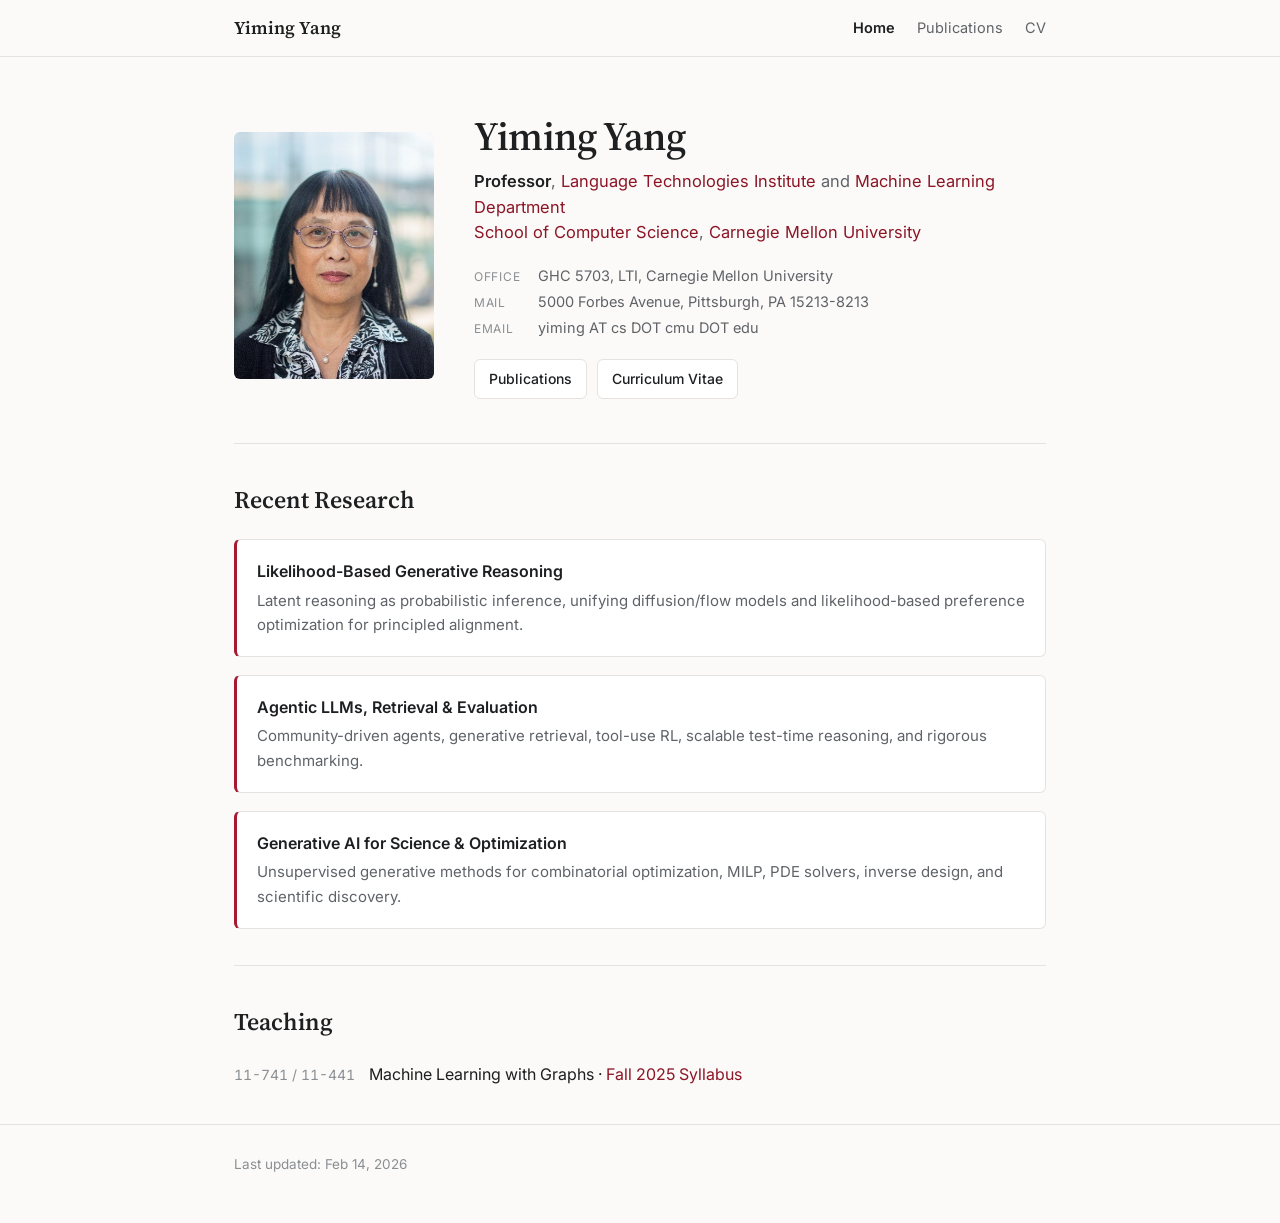
==== index.html @ 11cc2559 "Initial homepage migrated from cs.cmu.edu/~yiming Co-Authored-By: Claude Opus 5.5 <noreply@anthropic" ====
<!doctype html>
<html lang="en">
<head>
  <meta charset="utf-8">
  <meta name="viewport" content="width=device-width, initial-scale=1">
  <title>Yiming Yang</title>
  <meta name="description" content="Yiming Yang, Professor at the Language Technologies Institute and Machine Learning Department, Carnegie Mellon University.">
  <link rel="preconnect" href="https://fonts.googleapis.com">
  <link rel="preconnect" href="https://fonts.gstatic.com" crossorigin>
  <link href="https://fonts.googleapis.com/css2?family=Inter:wght@400;500;600&family=Source+Serif+4:opsz,wght@8..60,600&display=swap" rel="stylesheet">
  <link rel="stylesheet" href="assets/style.css">
</head>
<body>
  <header class="topbar">
    <div class="wrap">
      <a class="brand" href="./">Yiming Yang</a>
      <nav class="nav">
        <a href="./" aria-current="page">Home</a>
        <a href="publications.html">Publications</a>
        <a href="files/Biosketch_Yang.pdf">CV</a>
      </nav>
    </div>
  </header>

  <main class="wrap">
    <div class="profile">
      <img src="assets/yiming.jpg" alt="Portrait of Yiming Yang">
      <div>
        <h1>Yiming Yang</h1>
        <p class="title">
          <strong>Professor</strong>,
          <a href="https://www.lti.cs.cmu.edu/">Language Technologies Institute</a> and
          <a href="https://www.ml.cmu.edu/">Machine Learning Department</a><br>
          <a href="https://www.cs.cmu.edu/">School of Computer Science</a>,
          <a href="https://www.cmu.edu/">Carnegie Mellon University</a>
        </p>
        <ul class="contact">
          <li><span class="label">Office</span>GHC 5703, LTI, Carnegie Mellon University</li>
          <li><span class="label">Mail</span>5000 Forbes Avenue, Pittsburgh, PA 15213-8213</li>
          <li><span class="label">Email</span>yiming AT cs DOT cmu DOT edu</li>
        </ul>
        <div class="buttons">
          <a class="btn" href="publications.html">Publications</a>
          <a class="btn" href="files/Biosketch_Yang.pdf">Curriculum Vitae</a>
        </div>
      </div>
    </div>

    <section id="research">
      <h2>Recent Research</h2>
      <ul class="research">
        <li>
          <h3>Likelihood-Based Generative Reasoning</h3>
          <p>Latent reasoning as probabilistic inference, unifying diffusion/flow models and likelihood-based preference optimization for principled alignment.</p>
        </li>
        <li>
          <h3>Agentic LLMs, Retrieval &amp; Evaluation</h3>
          <p>Community-driven agents, generative retrieval, tool-use RL, scalable test-time reasoning, and rigorous benchmarking.</p>
        </li>
        <li>
          <h3>Generative AI for Science &amp; Optimization</h3>
          <p>Unsupervised generative methods for combinatorial optimization, MILP, PDE solvers, inverse design, and scientific discovery.</p>
        </li>
      </ul>
    </section>

    <section id="teaching">
      <h2>Teaching</h2>
      <ul class="teaching">
        <li>
          <span class="course-code">11-741 / 11-441</span>
          <span>Machine Learning with Graphs &middot; <a href="files/Syllabus.pdf">Fall 2025 Syllabus</a></span>
        </li>
      </ul>
    </section>
  </main>

  <footer>
    <div class="wrap">Last updated: Feb 14, 2026</div>
  </footer>
</body>
</html>
---- assets/style.css ----
:root {
  --bg: #fbfaf8;
  --surface: #ffffff;
  --text: #1d1f21;
  --muted: #5f6368;
  --faint: #8a8f94;
  --border: #e6e3de;
  --accent: #a6192e;
  --accent-soft: #f6e8ea;
  --link: #8c1526;
  --serif: "Source Serif 4", Georgia, "Times New Roman", serif;
  --sans: "Inter", -apple-system, BlinkMacSystemFont, "Segoe UI", Helvetica, Arial, sans-serif;
}

@media (prefers-color-scheme: dark) {
  :root {
    --bg: #141517;
    --surface: #1b1d20;
    --text: #e8e6e3;
    --muted: #a7abb0;
    --faint: #7d8187;
    --border: #2c2f33;
    --accent: #e0606f;
    --accent-soft: #2e1f22;
    --link: #f08a96;
  }
}

* { box-sizing: border-box; }

html { -webkit-text-size-adjust: 100%; scroll-behavior: smooth; }

body {
  margin: 0;
  background: var(--bg);
  color: var(--text);
  font-family: var(--sans);
  font-size: 16px;
  line-height: 1.65;
}

a { color: var(--link); text-decoration: none; }
a:hover { text-decoration: underline; text-underline-offset: 2px; }

.wrap { max-width: 860px; margin: 0 auto; padding: 0 24px; }

/* Top navigation */
.topbar {
  border-bottom: 1px solid var(--border);
  background: var(--bg);
  position: sticky;
  top: 0;
  z-index: 10;
}
.topbar .wrap {
  display: flex;
  align-items: center;
  justify-content: space-between;
  height: 56px;
}
.brand {
  font-family: var(--serif);
  font-weight: 600;
  font-size: 18px;
  color: var(--text);
}
.brand:hover { text-decoration: none; }
.nav { display: flex; gap: 22px; font-size: 14.5px; }
.nav a { color: var(--muted); }
.nav a:hover, .nav a[aria-current="page"] { color: var(--text); text-decoration: none; }
.nav a[aria-current="page"] { font-weight: 600; }

/* Profile header */
.profile {
  display: grid;
  grid-template-columns: 200px 1fr;
  gap: 40px;
  align-items: center;
  padding: 56px 0 44px;
}
.profile img {
  width: 200px;
  height: 247px;
  object-fit: cover;
  border-radius: 6px;
  display: block;
}
h1 {
  font-family: var(--serif);
  font-weight: 600;
  font-size: 40px;
  line-height: 1.15;
  margin: 0 0 10px;
  letter-spacing: -0.01em;
}
.title { margin: 0 0 18px; color: var(--muted); font-size: 16.5px; line-height: 1.55; }
.title strong { color: var(--text); font-weight: 600; }

.contact { list-style: none; margin: 0; padding: 0; font-size: 14.5px; color: var(--muted); }
.contact li { margin: 2px 0; display: grid; grid-template-columns: 64px 1fr; align-items: baseline; }
.contact .label {
  color: var(--faint);
  font-size: 12px;
  text-transform: uppercase;
  letter-spacing: 0.06em;
}

.buttons { display: flex; flex-wrap: wrap; gap: 10px; margin-top: 20px; }
.btn {
  display: inline-block;
  padding: 7px 14px;
  border: 1px solid var(--border);
  border-radius: 6px;
  background: var(--surface);
  color: var(--text);
  font-size: 14px;
  font-weight: 500;
}
.btn:hover { border-color: var(--accent); color: var(--accent); text-decoration: none; }

/* Sections */
section { padding: 36px 0; border-top: 1px solid var(--border); }
h2 {
  font-family: var(--serif);
  font-weight: 600;
  font-size: 24px;
  margin: 0 0 20px;
}

.research { list-style: none; margin: 0; padding: 0; display: grid; gap: 18px; }
.research li {
  padding: 18px 20px;
  background: var(--surface);
  border: 1px solid var(--border);
  border-left: 3px solid var(--accent);
  border-radius: 6px;
}
.research h3 { margin: 0 0 4px; font-size: 16px; font-weight: 600; }
.research p { margin: 0; color: var(--muted); font-size: 15px; }

.teaching { margin: 0; padding: 0; list-style: none; }
.teaching li { display: flex; flex-wrap: wrap; gap: 4px 14px; align-items: baseline; }
.course-code { font-variant-numeric: tabular-nums; color: var(--faint); font-size: 14px; min-width: 110px; }

/* Publications page */
.page-head { padding: 48px 0 8px; }
.page-head p { color: var(--muted); margin: 0; }

.pub-tools {
  display: flex;
  flex-wrap: wrap;
  gap: 12px;
  align-items: center;
  margin: 24px 0 8px;
}
.pub-tools input {
  flex: 1 1 260px;
  padding: 9px 12px;
  font: inherit;
  font-size: 15px;
  color: var(--text);
  background: var(--surface);
  border: 1px solid var(--border);
  border-radius: 6px;
}
.pub-tools input:focus { outline: 2px solid var(--accent-soft); border-color: var(--accent); }
.pub-count { color: var(--faint); font-size: 14px; }

.years { display: flex; flex-wrap: wrap; gap: 6px; margin: 12px 0 8px; font-size: 13.5px; }
.years a {
  padding: 2px 8px;
  border-radius: 4px;
  color: var(--muted);
  font-variant-numeric: tabular-nums;
}
.years a:hover { background: var(--accent-soft); color: var(--accent); text-decoration: none; }

.year-block { padding: 22px 0 6px; border-top: 1px solid var(--border); scroll-margin-top: 70px; }
.year-block h2 { font-size: 20px; margin-bottom: 8px; color: var(--accent); font-variant-numeric: tabular-nums; }
.pubs { margin: 0; padding: 0; list-style: none; }
.pubs li { padding: 9px 0; font-size: 15px; line-height: 1.6; }
.pubs li b { font-weight: 600; color: var(--text); }
.no-results { color: var(--muted); padding: 24px 0; display: none; }

footer {
  border-top: 1px solid var(--border);
  padding: 28px 0 48px;
  color: var(--faint);
  font-size: 13.5px;
}

@media (max-width: 640px) {
  .wrap { padding: 0 16px; }
  .nav { gap: 16px; }
  .profile { grid-template-columns: 1fr; gap: 24px; padding: 36px 0 32px; }
  .profile img { width: 150px; height: 185px; }
  h1 { font-size: 32px; }
  .brand { font-size: 16px; }
}

@media (max-width: 480px) {
  .brand { display: none; }
  .topbar .wrap { justify-content: flex-start; }
}
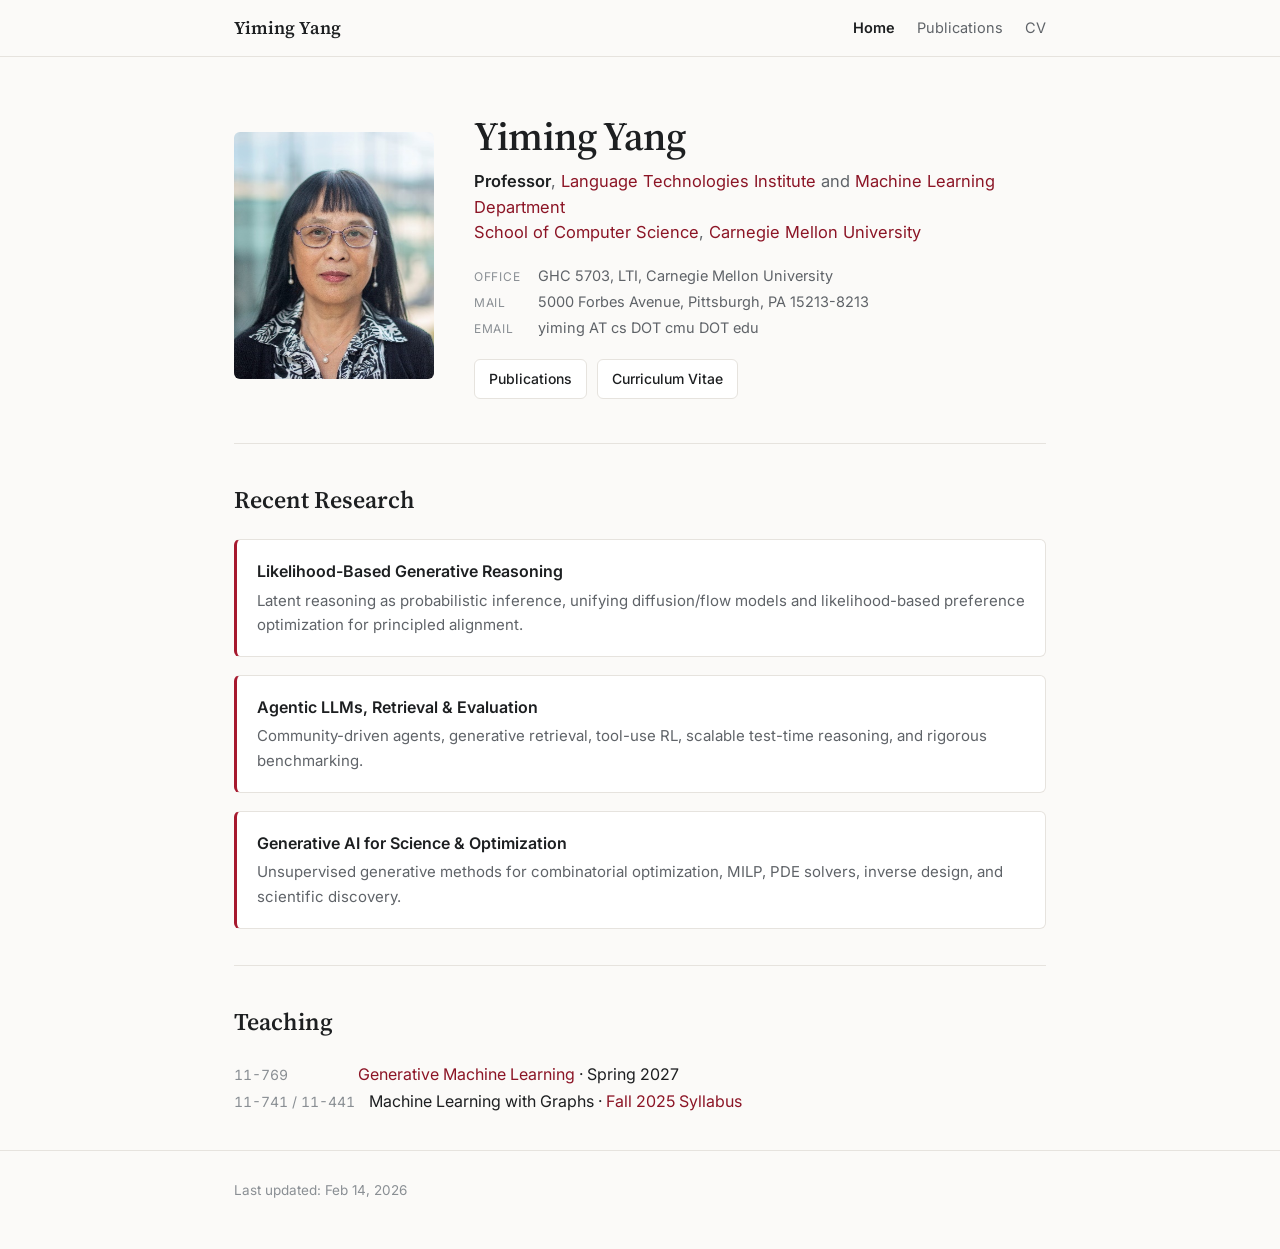
==== commit 5e6c39dd: "Add 11-769 Spring 2027 course page Migrated from pitt.lti.cs.cmu.edu/classes/11-769/s27, with embedd" ====
--- a/index.html
+++ b/index.html
@@ -68,6 +68,10 @@
       <h2>Teaching</h2>
       <ul class="teaching">
         <li>
+          <span class="course-code">11-769</span>
+          <span><a href="11-769-s27/">Generative Machine Learning</a> &middot; Spring 2027</span>
+        </li>
+        <li>
           <span class="course-code">11-741 / 11-441</span>
           <span>Machine Learning with Graphs &middot; <a href="files/Syllabus.pdf">Fall 2025 Syllabus</a></span>
         </li>
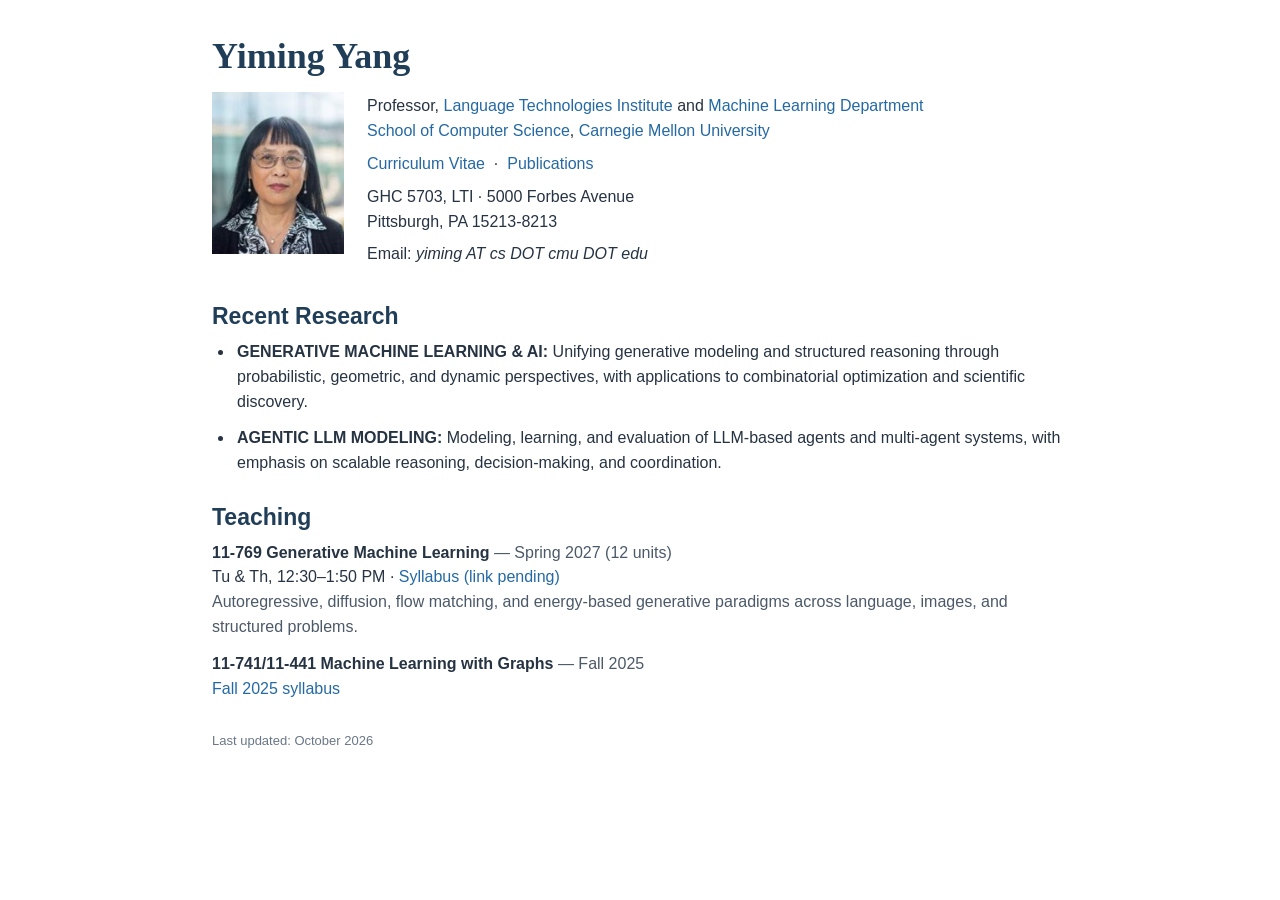
==== commit f37523ab: "Update index.html" ====
--- a/index.html
+++ b/index.html
@@ -1,86 +1,4 @@
 <!doctype html>
-<html lang="en">
-<head>
-  <meta charset="utf-8">
-  <meta name="viewport" content="width=device-width, initial-scale=1">
-  <title>Yiming Yang</title>
-  <meta name="description" content="Yiming Yang, Professor at the Language Technologies Institute and Machine Learning Department, Carnegie Mellon University.">
-  <link rel="preconnect" href="https://fonts.googleapis.com">
-  <link rel="preconnect" href="https://fonts.gstatic.com" crossorigin>
-  <link href="https://fonts.googleapis.com/css2?family=Inter:wght@400;500;600&family=Source+Serif+4:opsz,wght@8..60,600&display=swap" rel="stylesheet">
-  <link rel="stylesheet" href="assets/style.css">
-</head>
-<body>
-  <header class="topbar">
-    <div class="wrap">
-      <a class="brand" href="./">Yiming Yang</a>
-      <nav class="nav">
-        <a href="./" aria-current="page">Home</a>
-        <a href="publications.html">Publications</a>
-        <a href="files/Biosketch_Yang.pdf">CV</a>
-      </nav>
-    </div>
-  </header>
-
-  <main class="wrap">
-    <div class="profile">
-      <img src="assets/yiming.jpg" alt="Portrait of Yiming Yang">
-      <div>
-        <h1>Yiming Yang</h1>
-        <p class="title">
-          <strong>Professor</strong>,
-          <a href="https://www.lti.cs.cmu.edu/">Language Technologies Institute</a> and
-          <a href="https://www.ml.cmu.edu/">Machine Learning Department</a><br>
-          <a href="https://www.cs.cmu.edu/">School of Computer Science</a>,
-          <a href="https://www.cmu.edu/">Carnegie Mellon University</a>
-        </p>
-        <ul class="contact">
-          <li><span class="label">Office</span>GHC 5703, LTI, Carnegie Mellon University</li>
-          <li><span class="label">Mail</span>5000 Forbes Avenue, Pittsburgh, PA 15213-8213</li>
-          <li><span class="label">Email</span>yiming AT cs DOT cmu DOT edu</li>
-        </ul>
-        <div class="buttons">
-          <a class="btn" href="publications.html">Publications</a>
-          <a class="btn" href="files/Biosketch_Yang.pdf">Curriculum Vitae</a>
-        </div>
-      </div>
-    </div>
-
-    <section id="research">
-      <h2>Recent Research</h2>
-      <ul class="research">
-        <li>
-          <h3>Likelihood-Based Generative Reasoning</h3>
-          <p>Latent reasoning as probabilistic inference, unifying diffusion/flow models and likelihood-based preference optimization for principled alignment.</p>
-        </li>
-        <li>
-          <h3>Agentic LLMs, Retrieval &amp; Evaluation</h3>
-          <p>Community-driven agents, generative retrieval, tool-use RL, scalable test-time reasoning, and rigorous benchmarking.</p>
-        </li>
-        <li>
-          <h3>Generative AI for Science &amp; Optimization</h3>
-          <p>Unsupervised generative methods for combinatorial optimization, MILP, PDE solvers, inverse design, and scientific discovery.</p>
-        </li>
-      </ul>
-    </section>
-
-    <section id="teaching">
-      <h2>Teaching</h2>
-      <ul class="teaching">
-        <li>
-          <span class="course-code">11-769</span>
-          <span><a href="11-769-s27/">Generative Machine Learning</a> &middot; Spring 2027</span>
-        </li>
-        <li>
-          <span class="course-code">11-741 / 11-441</span>
-          <span>Machine Learning with Graphs &middot; <a href="files/Syllabus.pdf">Fall 2025 Syllabus</a></span>
-        </li>
-      </ul>
-    </section>
-  </main>
-
-  <footer>
-    <div class="wrap">Last updated: Feb 14, 2026</div>
-  </footer>
-</body>
-</html>
+<html lang="en"><head><meta charset="utf-8"><meta name="viewport" content="width=device-width,initial-scale=1"><title>Yiming Yang | Carnegie Mellon University</title><meta name="description" content="Academic homepage of Yiming Yang, Professor at Carnegie Mellon University."><style>*{box-sizing:border-box}body{margin:0;background:#fff;color:#263342;font:16px/1.55 Arial,Helvetica,sans-serif}.page{max-width:940px;margin:0 auto;padding:36px 42px 55px}h1{font-family:Georgia,serif;font-size:36px;line-height:1.15;margin:0 0 15px;color:#203e58}h2{font-size:23px;color:#203e58;margin:27px 0 9px;line-height:1.25}a{color:#2469a3;text-decoration:none}a:hover{text-decoration:underline}.intro{display:flex;gap:23px;align-items:flex-start}.portrait{width:132px;height:auto;flex-shrink:0}.identity{padding-top:2px}.identity p{margin:0 0 8px}.links{margin-top:12px}.research{padding-left:22px;margin:9px 0}.research li{margin-bottom:12px;padding-left:3px}.course{margin:0 0 12px}.meta{color:#4b5968}.contact{margin:0 0 6px}.footer{margin-top:30px;color:#697786;font-size:13px}@media(max-width:560px){.page{padding:22px 20px}.intro{gap:16px}.portrait{width:105px}h1{font-size:30px}h2{font-size:21px}}</style></head>
+<body><main class="page"><h1>Yiming Yang</h1><div class="intro"><img class="portrait" alt="Portrait of Yiming Yang" src="[data-uri]"><div class="identity"><p>Professor, <a href="https://www.lti.cs.cmu.edu/">Language Technologies Institute</a> and <a href="https://www.ml.cmu.edu/">Machine Learning Department</a><br><a href="https://www.cs.cmu.edu/">School of Computer Science</a>, <a href="https://www.cmu.edu/">Carnegie Mellon University</a></p><p class="links"><a href="https://yimingyang2026.github.io/YYang_CV_2026_2pages.pdf">Curriculum Vitae</a> &nbsp;·&nbsp; <a href="https://www.cs.cmu.edu/~yiming/publications.html">Publications</a></p><p class="contact">GHC 5703, LTI · 5000 Forbes Avenue<br>Pittsburgh, PA 15213-8213</p><p class="contact">Email: <em>yiming AT cs DOT cmu DOT edu</em></p></div></div>
+<section><h2>Recent Research</h2><ul class="research"><li><strong>GENERATIVE MACHINE LEARNING & AI:</strong> Unifying generative modeling and structured reasoning through probabilistic, geometric, and dynamic perspectives, with applications to combinatorial optimization and scientific discovery.</li><li><strong>AGENTIC LLM MODELING:</strong> Modeling, learning, and evaluation of LLM-based agents and multi-agent systems, with emphasis on scalable reasoning, decision-making, and coordination.</li></ul></section><section><h2>Teaching</h2><p class="course"><strong>11-769 Generative Machine Learning</strong> <span class="meta">— Spring 2027 (12 units)</span><br>Tu &amp; Th, 12:30–1:50 PM · <a href="#11-769-syllabus" onclick="return false" title="Replace with final syllabus URL">Syllabus (link pending)</a><br><span class="meta">Autoregressive, diffusion, flow matching, and energy-based generative paradigms across language, images, and structured problems.</span></p><p class="course"><strong>11-741/11-441 Machine Learning with Graphs</strong> <span class="meta">— Fall 2025</span><br><a href="https://www.cs.cmu.edu/~yiming/11-741_F25_syllabus.pdf">Fall 2025 syllabus</a></p></section><p class="footer">Last updated: October 2026</p></main></body></html>
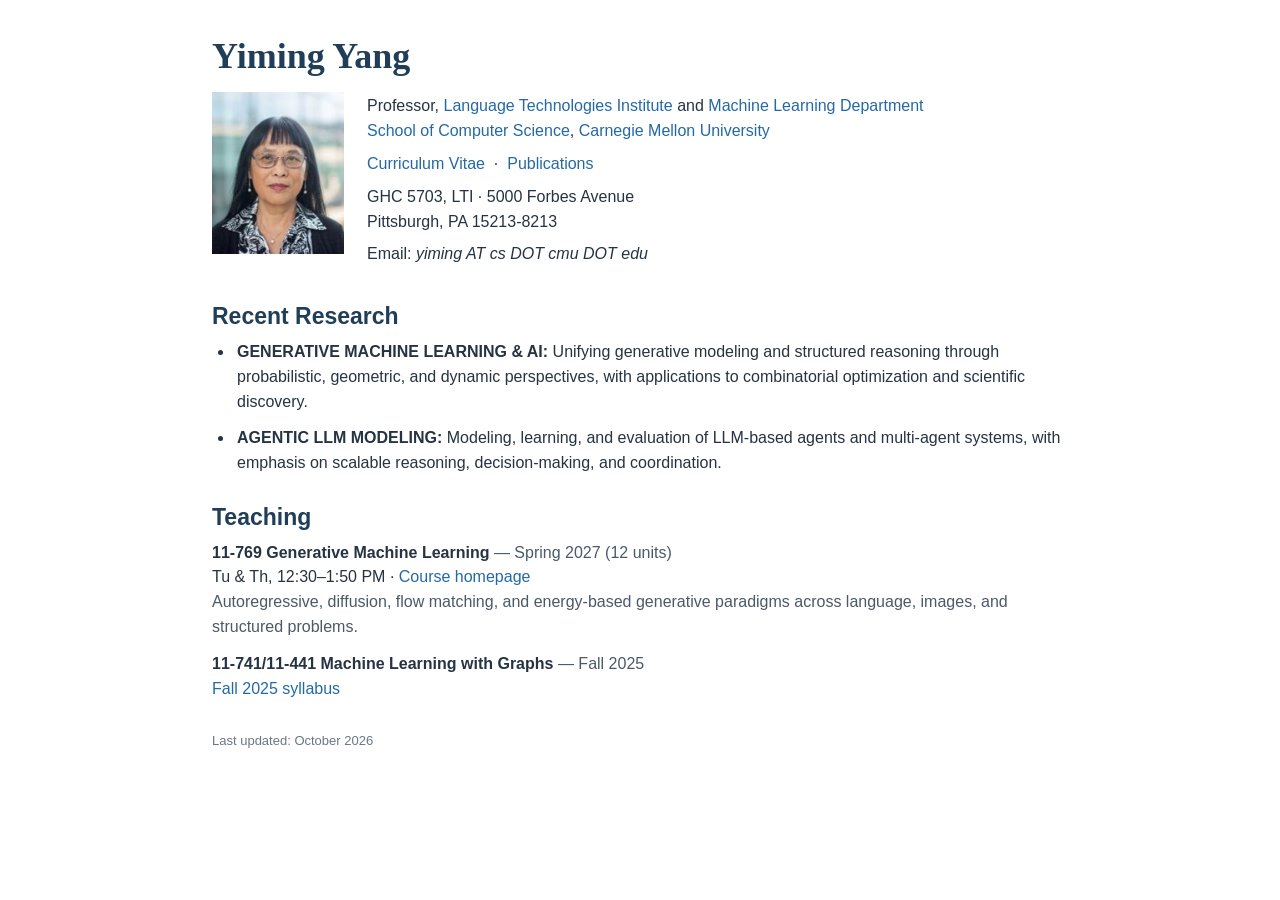
==== commit ea52047c: "Update index.html" ====
--- a/index.html
+++ b/index.html
@@ -1,4 +1,4 @@
 <!doctype html>
 <html lang="en"><head><meta charset="utf-8"><meta name="viewport" content="width=device-width,initial-scale=1"><title>Yiming Yang | Carnegie Mellon University</title><meta name="description" content="Academic homepage of Yiming Yang, Professor at Carnegie Mellon University."><style>*{box-sizing:border-box}body{margin:0;background:#fff;color:#263342;font:16px/1.55 Arial,Helvetica,sans-serif}.page{max-width:940px;margin:0 auto;padding:36px 42px 55px}h1{font-family:Georgia,serif;font-size:36px;line-height:1.15;margin:0 0 15px;color:#203e58}h2{font-size:23px;color:#203e58;margin:27px 0 9px;line-height:1.25}a{color:#2469a3;text-decoration:none}a:hover{text-decoration:underline}.intro{display:flex;gap:23px;align-items:flex-start}.portrait{width:132px;height:auto;flex-shrink:0}.identity{padding-top:2px}.identity p{margin:0 0 8px}.links{margin-top:12px}.research{padding-left:22px;margin:9px 0}.research li{margin-bottom:12px;padding-left:3px}.course{margin:0 0 12px}.meta{color:#4b5968}.contact{margin:0 0 6px}.footer{margin-top:30px;color:#697786;font-size:13px}@media(max-width:560px){.page{padding:22px 20px}.intro{gap:16px}.portrait{width:105px}h1{font-size:30px}h2{font-size:21px}}</style></head>
 <body><main class="page"><h1>Yiming Yang</h1><div class="intro"><img class="portrait" alt="Portrait of Yiming Yang" src="[data-uri]"><div class="identity"><p>Professor, <a href="https://www.lti.cs.cmu.edu/">Language Technologies Institute</a> and <a href="https://www.ml.cmu.edu/">Machine Learning Department</a><br><a href="https://www.cs.cmu.edu/">School of Computer Science</a>, <a href="https://www.cmu.edu/">Carnegie Mellon University</a></p><p class="links"><a href="https://yimingyang2026.github.io/YYang_CV_2026_2pages.pdf">Curriculum Vitae</a> &nbsp;·&nbsp; <a href="https://www.cs.cmu.edu/~yiming/publications.html">Publications</a></p><p class="contact">GHC 5703, LTI · 5000 Forbes Avenue<br>Pittsburgh, PA 15213-8213</p><p class="contact">Email: <em>yiming AT cs DOT cmu DOT edu</em></p></div></div>
-<section><h2>Recent Research</h2><ul class="research"><li><strong>GENERATIVE MACHINE LEARNING & AI:</strong> Unifying generative modeling and structured reasoning through probabilistic, geometric, and dynamic perspectives, with applications to combinatorial optimization and scientific discovery.</li><li><strong>AGENTIC LLM MODELING:</strong> Modeling, learning, and evaluation of LLM-based agents and multi-agent systems, with emphasis on scalable reasoning, decision-making, and coordination.</li></ul></section><section><h2>Teaching</h2><p class="course"><strong>11-769 Generative Machine Learning</strong> <span class="meta">— Spring 2027 (12 units)</span><br>Tu &amp; Th, 12:30–1:50 PM · <a href="#11-769-syllabus" onclick="return false" title="Replace with final syllabus URL">Syllabus (link pending)</a><br><span class="meta">Autoregressive, diffusion, flow matching, and energy-based generative paradigms across language, images, and structured problems.</span></p><p class="course"><strong>11-741/11-441 Machine Learning with Graphs</strong> <span class="meta">— Fall 2025</span><br><a href="https://www.cs.cmu.edu/~yiming/11-741_F25_syllabus.pdf">Fall 2025 syllabus</a></p></section><p class="footer">Last updated: October 2026</p></main></body></html>
+<section><h2>Recent Research</h2><ul class="research"><li><strong>GENERATIVE MACHINE LEARNING & AI:</strong> Unifying generative modeling and structured reasoning through probabilistic, geometric, and dynamic perspectives, with applications to combinatorial optimization and scientific discovery.</li><li><strong>AGENTIC LLM MODELING:</strong> Modeling, learning, and evaluation of LLM-based agents and multi-agent systems, with emphasis on scalable reasoning, decision-making, and coordination.</li></ul></section><section><h2>Teaching</h2><p class="course"><strong>11-769 Generative Machine Learning</strong> <span class="meta">— Spring 2027 (12 units)</span><br>Tu &amp; Th, 12:30–1:50 PM · <a href="https://yimingyang2026.github.io/11-769-s27/">Course homepage</a><br><span class="meta">Autoregressive, diffusion, flow matching, and energy-based generative paradigms across language, images, and structured problems.</span></p><p class="course"><strong>11-741/11-441 Machine Learning with Graphs</strong> <span class="meta">— Fall 2025</span><br><a href="https://yimingyang2026.github.io/11-741_F25_syllabus.pdf">Fall 2025 syllabus</a></p></section><p class="footer">Last updated: October 2026</p></main></body></html>
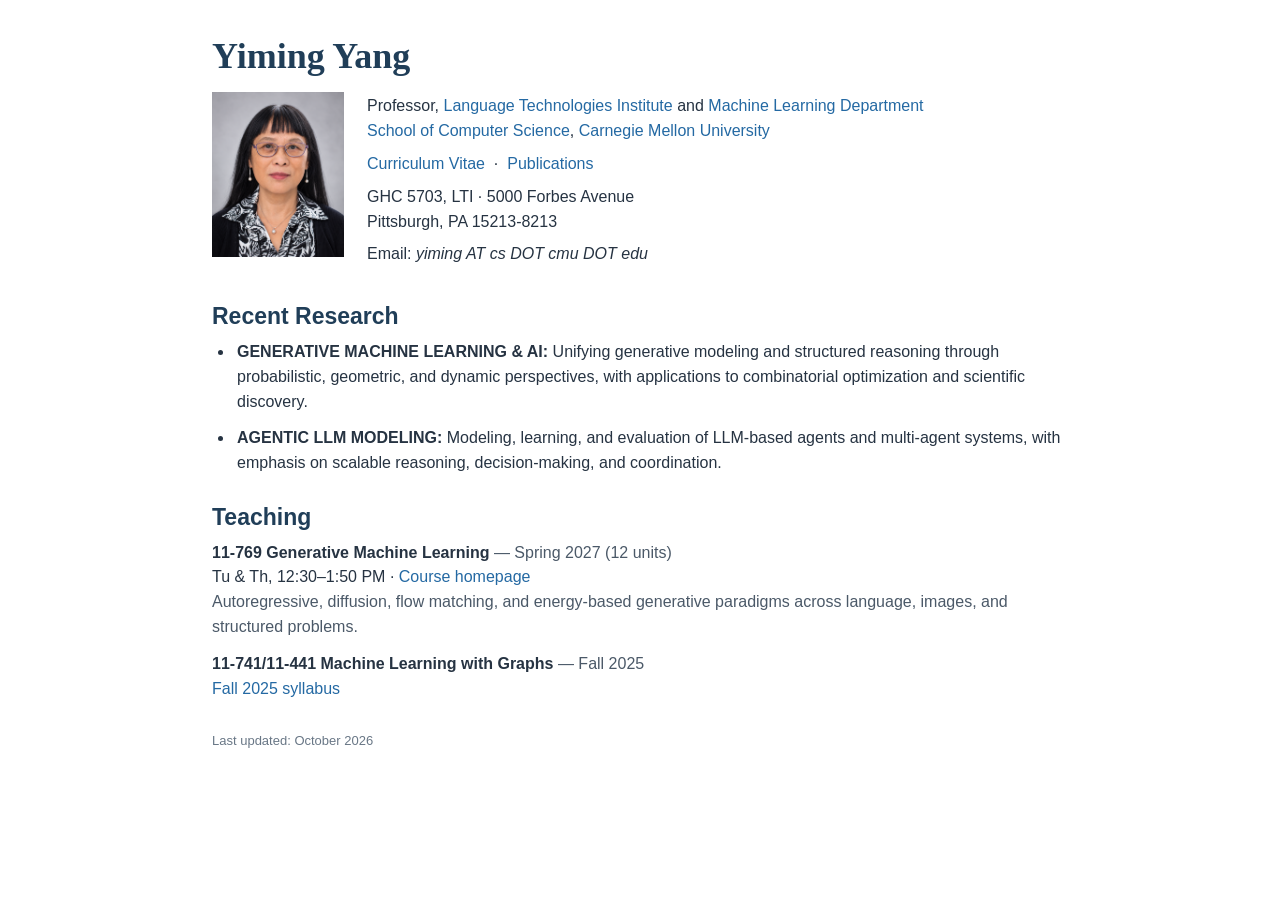
==== commit b04272c1: "Replace homepage portrait with supplied 2023 photo" ====
--- a/index.html
+++ b/index.html
@@ -1,4 +1,4 @@
-<!doctype html>
-<html lang="en"><head><meta charset="utf-8"><meta name="viewport" content="width=device-width,initial-scale=1"><title>Yiming Yang | Carnegie Mellon University</title><meta name="description" content="Academic homepage of Yiming Yang, Professor at Carnegie Mellon University."><style>*{box-sizing:border-box}body{margin:0;background:#fff;color:#263342;font:16px/1.55 Arial,Helvetica,sans-serif}.page{max-width:940px;margin:0 auto;padding:36px 42px 55px}h1{font-family:Georgia,serif;font-size:36px;line-height:1.15;margin:0 0 15px;color:#203e58}h2{font-size:23px;color:#203e58;margin:27px 0 9px;line-height:1.25}a{color:#2469a3;text-decoration:none}a:hover{text-decoration:underline}.intro{display:flex;gap:23px;align-items:flex-start}.portrait{width:132px;height:auto;flex-shrink:0}.identity{padding-top:2px}.identity p{margin:0 0 8px}.links{margin-top:12px}.research{padding-left:22px;margin:9px 0}.research li{margin-bottom:12px;padding-left:3px}.course{margin:0 0 12px}.meta{color:#4b5968}.contact{margin:0 0 6px}.footer{margin-top:30px;color:#697786;font-size:13px}@media(max-width:560px){.page{padding:22px 20px}.intro{gap:16px}.portrait{width:105px}h1{font-size:30px}h2{font-size:21px}}</style></head>
-<body><main class="page"><h1>Yiming Yang</h1><div class="intro"><img class="portrait" alt="Portrait of Yiming Yang" src="[data-uri]"><div class="identity"><p>Professor, <a href="https://www.lti.cs.cmu.edu/">Language Technologies Institute</a> and <a href="https://www.ml.cmu.edu/">Machine Learning Department</a><br><a href="https://www.cs.cmu.edu/">School of Computer Science</a>, <a href="https://www.cmu.edu/">Carnegie Mellon University</a></p><p class="links"><a href="https://yimingyang2026.github.io/YYang_CV_2026_2pages.pdf">Curriculum Vitae</a> &nbsp;·&nbsp; <a href="https://www.cs.cmu.edu/~yiming/publications.html">Publications</a></p><p class="contact">GHC 5703, LTI · 5000 Forbes Avenue<br>Pittsburgh, PA 15213-8213</p><p class="contact">Email: <em>yiming AT cs DOT cmu DOT edu</em></p></div></div>
-<section><h2>Recent Research</h2><ul class="research"><li><strong>GENERATIVE MACHINE LEARNING & AI:</strong> Unifying generative modeling and structured reasoning through probabilistic, geometric, and dynamic perspectives, with applications to combinatorial optimization and scientific discovery.</li><li><strong>AGENTIC LLM MODELING:</strong> Modeling, learning, and evaluation of LLM-based agents and multi-agent systems, with emphasis on scalable reasoning, decision-making, and coordination.</li></ul></section><section><h2>Teaching</h2><p class="course"><strong>11-769 Generative Machine Learning</strong> <span class="meta">— Spring 2027 (12 units)</span><br>Tu &amp; Th, 12:30–1:50 PM · <a href="https://yimingyang2026.github.io/11-769-s27/">Course homepage</a><br><span class="meta">Autoregressive, diffusion, flow matching, and energy-based generative paradigms across language, images, and structured problems.</span></p><p class="course"><strong>11-741/11-441 Machine Learning with Graphs</strong> <span class="meta">— Fall 2025</span><br><a href="https://yimingyang2026.github.io/11-741_F25_syllabus.pdf">Fall 2025 syllabus</a></p></section><p class="footer">Last updated: October 2026</p></main></body></html>
+<!doctype html>
+<html lang="en"><head><meta charset="utf-8"><meta name="viewport" content="width=device-width,initial-scale=1"><title>Yiming Yang | Carnegie Mellon University</title><meta name="description" content="Academic homepage of Yiming Yang, Professor at Carnegie Mellon University."><style>*{box-sizing:border-box}body{margin:0;background:#fff;color:#263342;font:16px/1.55 Arial,Helvetica,sans-serif}.page{max-width:940px;margin:0 auto;padding:36px 42px 55px}h1{font-family:Georgia,serif;font-size:36px;line-height:1.15;margin:0 0 15px;color:#203e58}h2{font-size:23px;color:#203e58;margin:27px 0 9px;line-height:1.25}a{color:#2469a3;text-decoration:none}a:hover{text-decoration:underline}.intro{display:flex;gap:23px;align-items:flex-start}.portrait{width:132px;height:auto;flex-shrink:0}.identity{padding-top:2px}.identity p{margin:0 0 8px}.links{margin-top:12px}.research{padding-left:22px;margin:9px 0}.research li{margin-bottom:12px;padding-left:3px}.course{margin:0 0 12px}.meta{color:#4b5968}.contact{margin:0 0 6px}.footer{margin-top:30px;color:#697786;font-size:13px}@media(max-width:560px){.page{padding:22px 20px}.intro{gap:16px}.portrait{width:105px}h1{font-size:30px}h2{font-size:21px}}</style></head>
+<body><main class="page"><h1>Yiming Yang</h1><div class="intro"><img class="portrait" alt="Portrait of Yiming Yang" src="assets/YimingYang_2023_v2.png"><div class="identity"><p>Professor, <a href="https://www.lti.cs.cmu.edu/">Language Technologies Institute</a> and <a href="https://www.ml.cmu.edu/">Machine Learning Department</a><br><a href="https://www.cs.cmu.edu/">School of Computer Science</a>, <a href="https://www.cmu.edu/">Carnegie Mellon University</a></p><p class="links"><a href="https://yimingyang2026.github.io/YYang_CV_2026_2pages.pdf">Curriculum Vitae</a> &nbsp;·&nbsp; <a href="https://www.cs.cmu.edu/~yiming/publications.html">Publications</a></p><p class="contact">GHC 5703, LTI · 5000 Forbes Avenue<br>Pittsburgh, PA 15213-8213</p><p class="contact">Email: <em>yiming AT cs DOT cmu DOT edu</em></p></div></div>
+<section><h2>Recent Research</h2><ul class="research"><li><strong>GENERATIVE MACHINE LEARNING & AI:</strong> Unifying generative modeling and structured reasoning through probabilistic, geometric, and dynamic perspectives, with applications to combinatorial optimization and scientific discovery.</li><li><strong>AGENTIC LLM MODELING:</strong> Modeling, learning, and evaluation of LLM-based agents and multi-agent systems, with emphasis on scalable reasoning, decision-making, and coordination.</li></ul></section><section><h2>Teaching</h2><p class="course"><strong>11-769 Generative Machine Learning</strong> <span class="meta">— Spring 2027 (12 units)</span><br>Tu &amp; Th, 12:30–1:50 PM · <a href="https://yimingyang2026.github.io/11-769-s27/">Course homepage</a><br><span class="meta">Autoregressive, diffusion, flow matching, and energy-based generative paradigms across language, images, and structured problems.</span></p><p class="course"><strong>11-741/11-441 Machine Learning with Graphs</strong> <span class="meta">— Fall 2025</span><br><a href="https://yimingyang2026.github.io/11-741_F25_syllabus.pdf">Fall 2025 syllabus</a></p></section><p class="footer">Last updated: October 2026</p></main></body></html>
